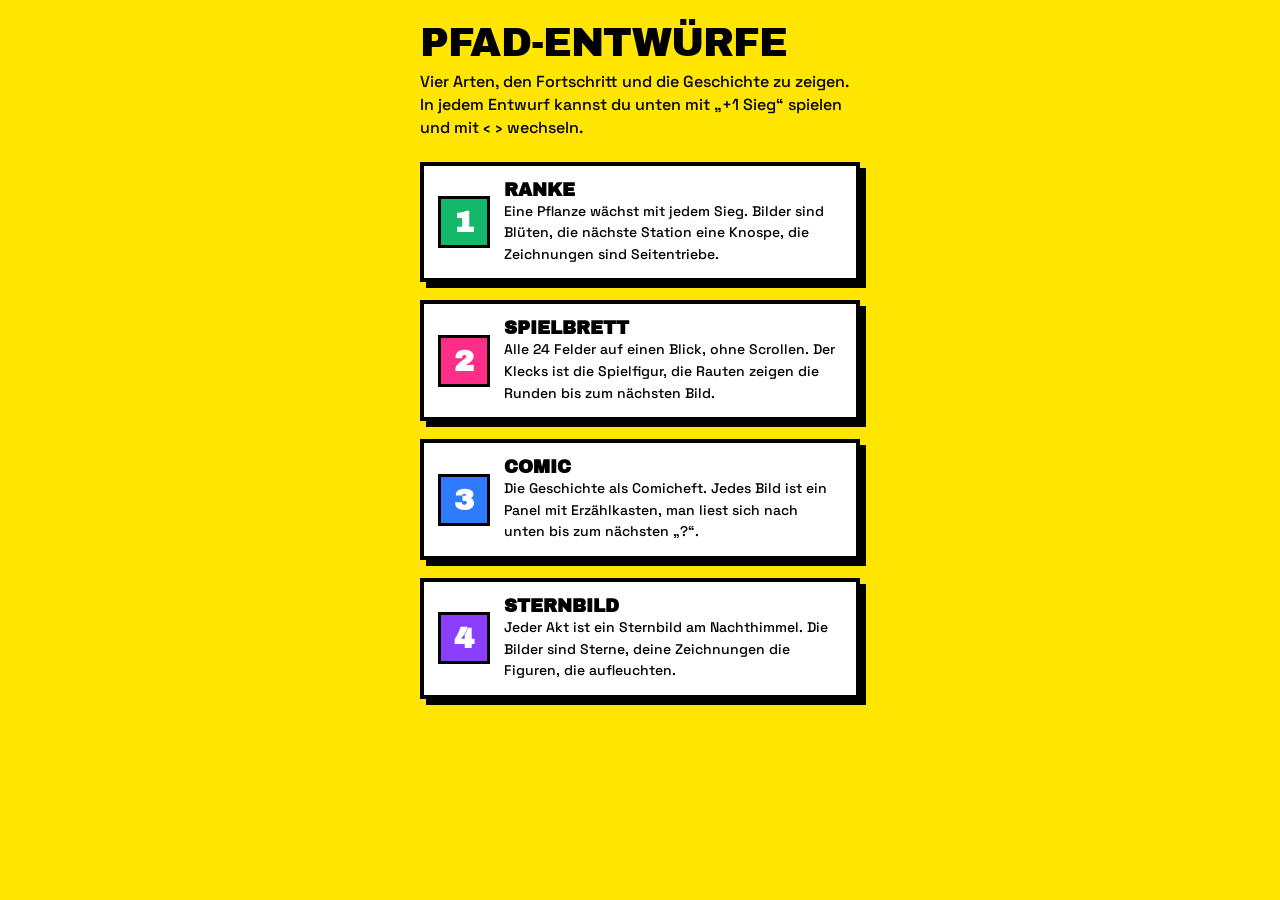
==== proto/index.html @ f34740dc "Pfad-Entwürfe: Ranke, Spielbrett, Comic, Sternbild Co-Authored-By: Claude Opus 5.5 <noreply@anthropi" ====
<!DOCTYPE html>
<html lang="de">
<head>
<meta charset="utf-8">
<meta name="viewport" content="width=device-width,initial-scale=1,viewport-fit=cover">
<meta name="theme-color" content="#FFE600">
<title>Pfad-Entwürfe</title>
<link rel="stylesheet" href="proto.css">
<style>
body{background:#FFE600;padding:calc(24px + env(safe-area-inset-top)) 20px 40px}
.h{font-size:40px;margin-bottom:8px}
p.lead{font-size:16px;line-height:1.45;margin-bottom:22px}
a.c{display:grid;grid-template-columns:52px 1fr;gap:14px;align-items:center;text-decoration:none;color:#000;background:#fff;border:4px solid #000;box-shadow:6px 6px 0 #000;padding:14px;margin-bottom:18px}
a.c:active{transform:translate(3px,3px);box-shadow:3px 3px 0 #000}
a.c b{font-family:'Archivo Black';font-size:30px;background:var(--c);color:#fff;border:3px solid #000;width:52px;height:52px;display:grid;place-items:center}
a.c strong{font-family:'Archivo Black';font-size:18px;text-transform:uppercase;display:block}
a.c span{font-size:14px;line-height:1.4}
</style>
</head>
<body>
<div class="h">Pfad-Entwürfe</div>
<p class="lead">Vier Arten, den Fortschritt und die Geschichte zu zeigen. In jedem Entwurf kannst du unten mit „+1 Sieg“ spielen und mit ‹ › wechseln.</p>
<a class="c" href="pfad-1-ranke.html" style="--c:#14B86A"><b>1</b><div><strong>Ranke</strong><span>Eine Pflanze wächst mit jedem Sieg. Bilder sind Blüten, die nächste Station eine Knospe, die Zeichnungen sind Seitentriebe.</span></div></a>
<a class="c" href="pfad-2-brett.html" style="--c:#FF2E88"><b>2</b><div><strong>Spielbrett</strong><span>Alle 24 Felder auf einen Blick, ohne Scrollen. Der Klecks ist die Spielfigur, die Rauten zeigen die Runden bis zum nächsten Bild.</span></div></a>
<a class="c" href="pfad-3-comic.html" style="--c:#2D7BFF"><b>3</b><div><strong>Comic</strong><span>Die Geschichte als Comicheft. Jedes Bild ist ein Panel mit Erzählkasten, man liest sich nach unten bis zum nächsten „?“.</span></div></a>
<a class="c" href="pfad-4-sterne.html" style="--c:#8A3FFC"><b>4</b><div><strong>Sternbild</strong><span>Jeder Akt ist ein Sternbild am Nachthimmel. Die Bilder sind Sterne, deine Zeichnungen die Figuren, die aufleuchten.</span></div></a>
</body>
</html>
---- proto/proto.css ----
/* Gemeinsame Basis der Pfad-Entwürfe */
@font-face{font-family:'Archivo Black';src:url(../fonts/archivo-black.woff2) format('woff2');font-display:swap}
@font-face{font-family:'Space Grotesk';src:url(../fonts/space-grotesk-500.woff2) format('woff2');font-weight:500;font-display:swap}
@font-face{font-family:'Space Grotesk';src:url(../fonts/space-grotesk-700.woff2) format('woff2');font-weight:700;font-display:swap}
*{box-sizing:border-box;margin:0;padding:0;-webkit-tap-highlight-color:transparent}
html,body{height:100%}
body{font-family:'Space Grotesk',system-ui,sans-serif;font-weight:500;color:#000;max-width:480px;margin:0 auto;overflow-x:hidden}
button{font:inherit;color:inherit;cursor:pointer}
.h{font-family:'Archivo Black';text-transform:uppercase;letter-spacing:-.02em;line-height:.95}

/* Navigation zwischen den Entwürfen + Demo-Steuerung */
.pnav{position:fixed;z-index:50;left:50%;transform:translateX(-50%);bottom:calc(12px + env(safe-area-inset-bottom));display:flex;align-items:center;gap:6px;
  background:#000;color:#fff;padding:6px;border-radius:999px;box-shadow:0 6px 20px rgba(0,0,0,.25);font-weight:700;font-size:13px;white-space:nowrap}
.pnav a,.pnav button{color:#fff;text-decoration:none;border:0;background:#222;border-radius:999px;min-width:36px;height:36px;display:flex;align-items:center;justify-content:center;padding:0 12px;font-weight:700}
.pnav a{font-size:20px;padding:0}
.pnav span{padding:0 6px}
.pnav #dPlus{background:#FF2E88}
.pnav.dark{background:#fff;color:#000}.pnav.dark a,.pnav.dark button{background:#eee;color:#000}.pnav.dark #dPlus{background:#FF2E88;color:#fff}

/* Bild-Blatt (Antippen einer Station) */
.sheet{position:fixed;inset:0;z-index:60;display:flex;align-items:flex-end;justify-content:center;background:rgba(0,0,0,.45);opacity:0;pointer-events:none;transition:opacity .25s}
.sheet.on{opacity:1;pointer-events:auto}
.sheet .card{width:100%;max-width:480px;background:#fff;border-top:4px solid #000;padding:20px 20px calc(24px + env(safe-area-inset-bottom));transform:translateY(40px);transition:transform .3s cubic-bezier(.2,1.4,.4,1);display:grid;grid-template-columns:96px 1fr;gap:16px;align-items:start}
.sheet.on .card{transform:none}
.sheet img{width:96px;height:96px;object-fit:cover;border:3px solid #000;box-shadow:5px 5px 0 var(--c,#000)}
.sheet small{font-weight:700;font-size:12px;letter-spacing:.1em;text-transform:uppercase}
.sheet h3{font-family:'Archivo Black';font-size:22px;text-transform:uppercase;margin:2px 0 6px}
.sheet p{font-size:15px;line-height:1.45}
@media (prefers-reduced-motion:reduce){*{animation:none!important;transition:none!important}}
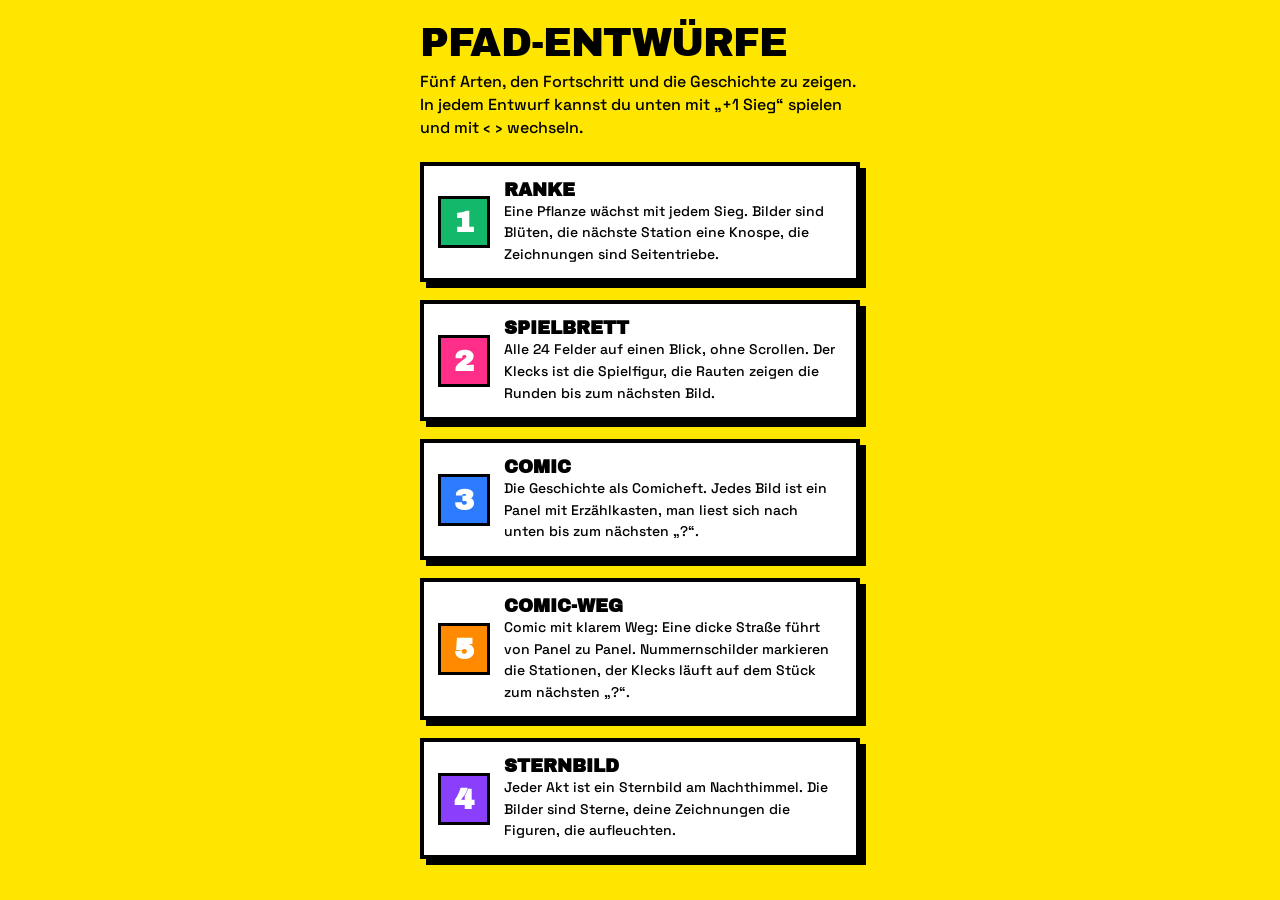
==== commit 68013572: "Pfad-Entwurf 5: Comic mit Straße Co-Authored-By: Claude Opus 5.5 <noreply@anthropic.com> Claude-Sess" ====
--- a/proto/index.html
+++ b/proto/index.html
@@ -19,10 +19,11 @@
 </head>
 <body>
 <div class="h">Pfad-Entwürfe</div>
-<p class="lead">Vier Arten, den Fortschritt und die Geschichte zu zeigen. In jedem Entwurf kannst du unten mit „+1 Sieg“ spielen und mit ‹ › wechseln.</p>
+<p class="lead">Fünf Arten, den Fortschritt und die Geschichte zu zeigen. In jedem Entwurf kannst du unten mit „+1 Sieg“ spielen und mit ‹ › wechseln.</p>
 <a class="c" href="pfad-1-ranke.html" style="--c:#14B86A"><b>1</b><div><strong>Ranke</strong><span>Eine Pflanze wächst mit jedem Sieg. Bilder sind Blüten, die nächste Station eine Knospe, die Zeichnungen sind Seitentriebe.</span></div></a>
 <a class="c" href="pfad-2-brett.html" style="--c:#FF2E88"><b>2</b><div><strong>Spielbrett</strong><span>Alle 24 Felder auf einen Blick, ohne Scrollen. Der Klecks ist die Spielfigur, die Rauten zeigen die Runden bis zum nächsten Bild.</span></div></a>
 <a class="c" href="pfad-3-comic.html" style="--c:#2D7BFF"><b>3</b><div><strong>Comic</strong><span>Die Geschichte als Comicheft. Jedes Bild ist ein Panel mit Erzählkasten, man liest sich nach unten bis zum nächsten „?“.</span></div></a>
+<a class="c" href="pfad-5-comic-weg.html" style="--c:#FF8A00"><b>5</b><div><strong>Comic-Weg</strong><span>Comic mit klarem Weg: Eine dicke Straße führt von Panel zu Panel. Nummernschilder markieren die Stationen, der Klecks läuft auf dem Stück zum nächsten „?“.</span></div></a>
 <a class="c" href="pfad-4-sterne.html" style="--c:#8A3FFC"><b>4</b><div><strong>Sternbild</strong><span>Jeder Akt ist ein Sternbild am Nachthimmel. Die Bilder sind Sterne, deine Zeichnungen die Figuren, die aufleuchten.</span></div></a>
 </body>
 </html>
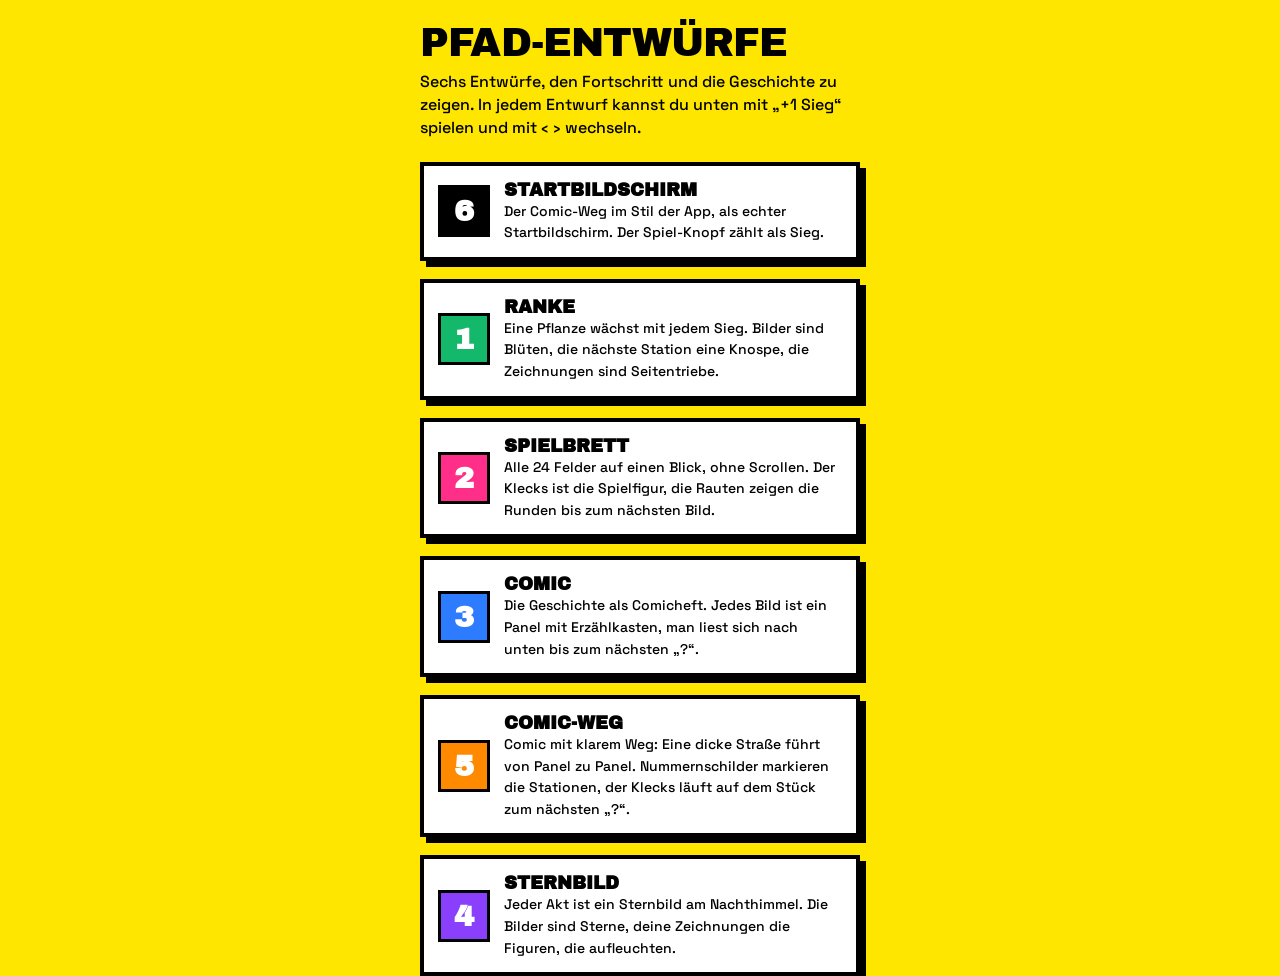
==== commit f1be52cd: "Pfad-Entwurf 6: Startbildschirm im App-Stil mit Comic-Weg Co-Authored-By: Claude Opus 5.5 <noreply@a" ====
--- a/proto/index.html
+++ b/proto/index.html
@@ -19,7 +19,8 @@
 </head>
 <body>
 <div class="h">Pfad-Entwürfe</div>
-<p class="lead">Fünf Arten, den Fortschritt und die Geschichte zu zeigen. In jedem Entwurf kannst du unten mit „+1 Sieg“ spielen und mit ‹ › wechseln.</p>
+<p class="lead">Sechs Entwürfe, den Fortschritt und die Geschichte zu zeigen. In jedem Entwurf kannst du unten mit „+1 Sieg“ spielen und mit ‹ › wechseln.</p>
+<a class="c" href="pfad-6-start.html" style="--c:#000"><b>6</b><div><strong>Startbildschirm</strong><span>Der Comic-Weg im Stil der App, als echter Startbildschirm. Der Spiel-Knopf zählt als Sieg.</span></div></a>
 <a class="c" href="pfad-1-ranke.html" style="--c:#14B86A"><b>1</b><div><strong>Ranke</strong><span>Eine Pflanze wächst mit jedem Sieg. Bilder sind Blüten, die nächste Station eine Knospe, die Zeichnungen sind Seitentriebe.</span></div></a>
 <a class="c" href="pfad-2-brett.html" style="--c:#FF2E88"><b>2</b><div><strong>Spielbrett</strong><span>Alle 24 Felder auf einen Blick, ohne Scrollen. Der Klecks ist die Spielfigur, die Rauten zeigen die Runden bis zum nächsten Bild.</span></div></a>
 <a class="c" href="pfad-3-comic.html" style="--c:#2D7BFF"><b>3</b><div><strong>Comic</strong><span>Die Geschichte als Comicheft. Jedes Bild ist ein Panel mit Erzählkasten, man liest sich nach unten bis zum nächsten „?“.</span></div></a>
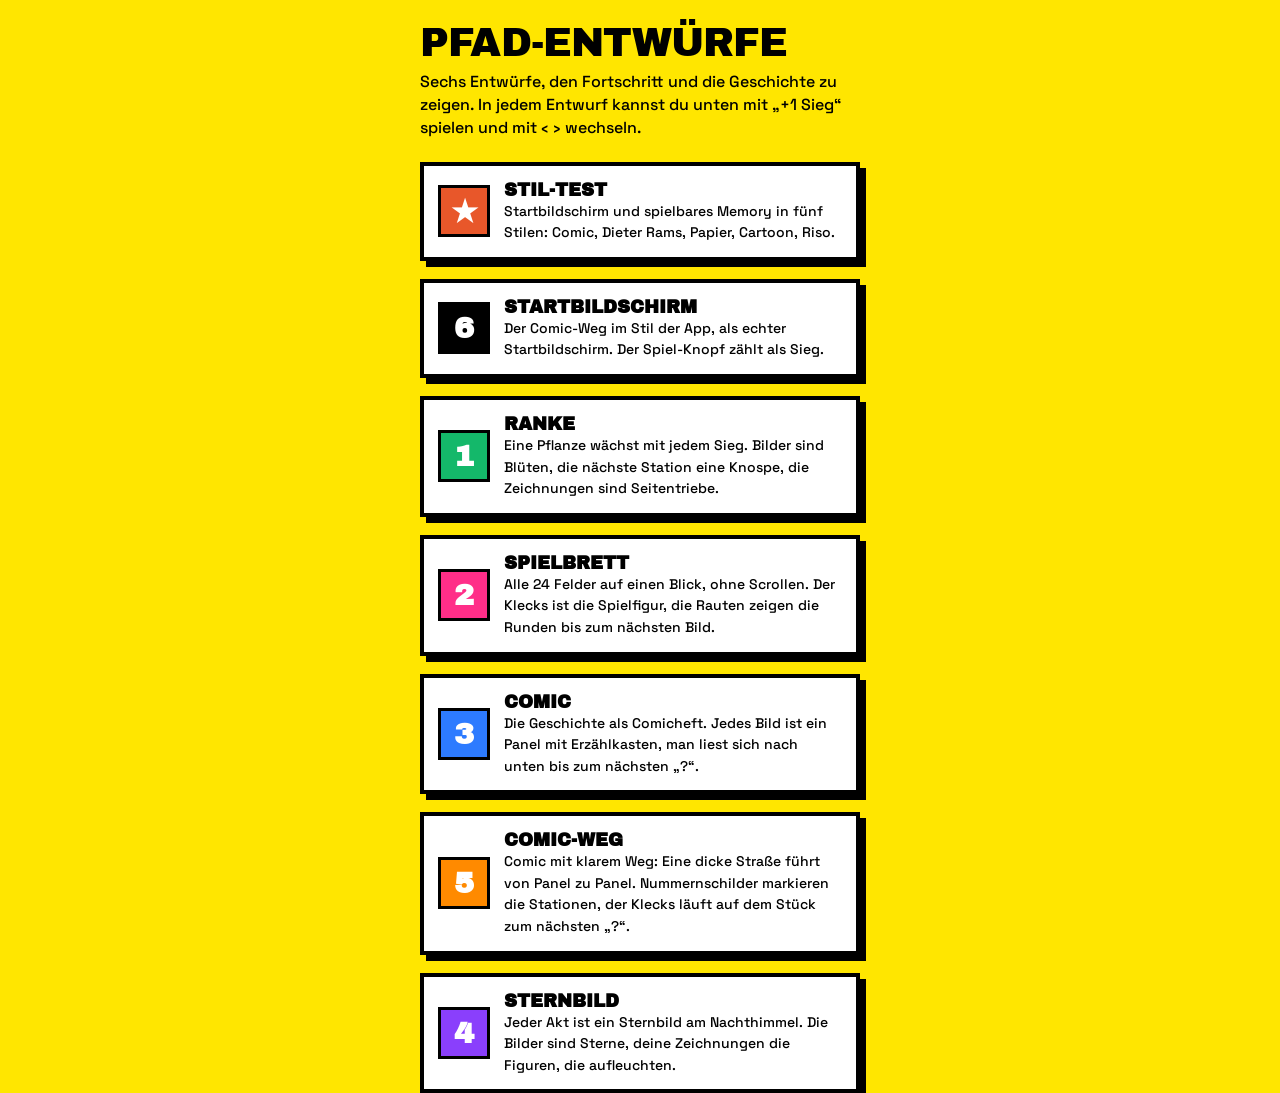
==== commit 8033fca9: "Stil-Test: Start und Memory in fünf Stilen Co-Authored-By: Claude Opus 5.5 <noreply@anthropic.com> C" ====
--- a/proto/index.html
+++ b/proto/index.html
@@ -20,6 +20,7 @@
 <body>
 <div class="h">Pfad-Entwürfe</div>
 <p class="lead">Sechs Entwürfe, den Fortschritt und die Geschichte zu zeigen. In jedem Entwurf kannst du unten mit „+1 Sieg“ spielen und mit ‹ › wechseln.</p>
+<a class="c" href="stile.html" style="--c:#E8572A"><b>★</b><div><strong>Stil-Test</strong><span>Startbildschirm und spielbares Memory in fünf Stilen: Comic, Dieter Rams, Papier, Cartoon, Riso.</span></div></a>
 <a class="c" href="pfad-6-start.html" style="--c:#000"><b>6</b><div><strong>Startbildschirm</strong><span>Der Comic-Weg im Stil der App, als echter Startbildschirm. Der Spiel-Knopf zählt als Sieg.</span></div></a>
 <a class="c" href="pfad-1-ranke.html" style="--c:#14B86A"><b>1</b><div><strong>Ranke</strong><span>Eine Pflanze wächst mit jedem Sieg. Bilder sind Blüten, die nächste Station eine Knospe, die Zeichnungen sind Seitentriebe.</span></div></a>
 <a class="c" href="pfad-2-brett.html" style="--c:#FF2E88"><b>2</b><div><strong>Spielbrett</strong><span>Alle 24 Felder auf einen Blick, ohne Scrollen. Der Klecks ist die Spielfigur, die Rauten zeigen die Runden bis zum nächsten Bild.</span></div></a>
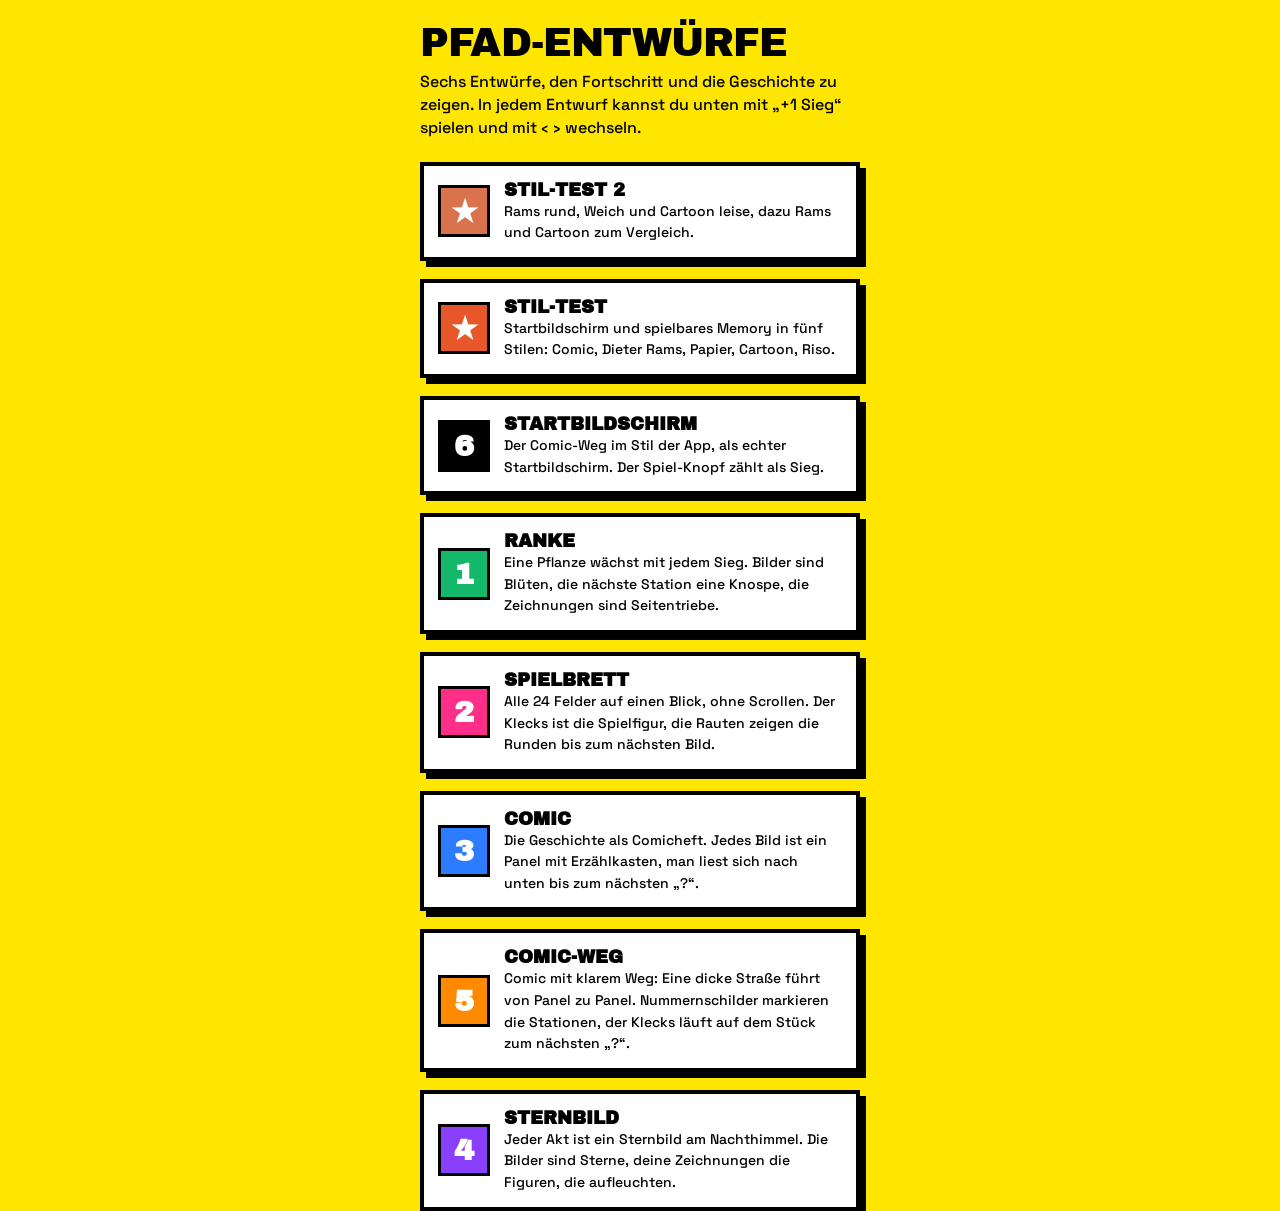
==== commit 613ec745: "Stil-Test 2: Rams rund, Weich, Cartoon leise Co-Authored-By: Claude Opus 5.5 <noreply@anthropic.com>" ====
--- a/proto/index.html
+++ b/proto/index.html
@@ -20,6 +20,7 @@
 <body>
 <div class="h">Pfad-Entwürfe</div>
 <p class="lead">Sechs Entwürfe, den Fortschritt und die Geschichte zu zeigen. In jedem Entwurf kannst du unten mit „+1 Sieg“ spielen und mit ‹ › wechseln.</p>
+<a class="c" href="stile2.html" style="--c:#D9734E"><b>★</b><div><strong>Stil-Test 2</strong><span>Rams rund, Weich und Cartoon leise, dazu Rams und Cartoon zum Vergleich.</span></div></a>
 <a class="c" href="stile.html" style="--c:#E8572A"><b>★</b><div><strong>Stil-Test</strong><span>Startbildschirm und spielbares Memory in fünf Stilen: Comic, Dieter Rams, Papier, Cartoon, Riso.</span></div></a>
 <a class="c" href="pfad-6-start.html" style="--c:#000"><b>6</b><div><strong>Startbildschirm</strong><span>Der Comic-Weg im Stil der App, als echter Startbildschirm. Der Spiel-Knopf zählt als Sieg.</span></div></a>
 <a class="c" href="pfad-1-ranke.html" style="--c:#14B86A"><b>1</b><div><strong>Ranke</strong><span>Eine Pflanze wächst mit jedem Sieg. Bilder sind Blüten, die nächste Station eine Knospe, die Zeichnungen sind Seitentriebe.</span></div></a>
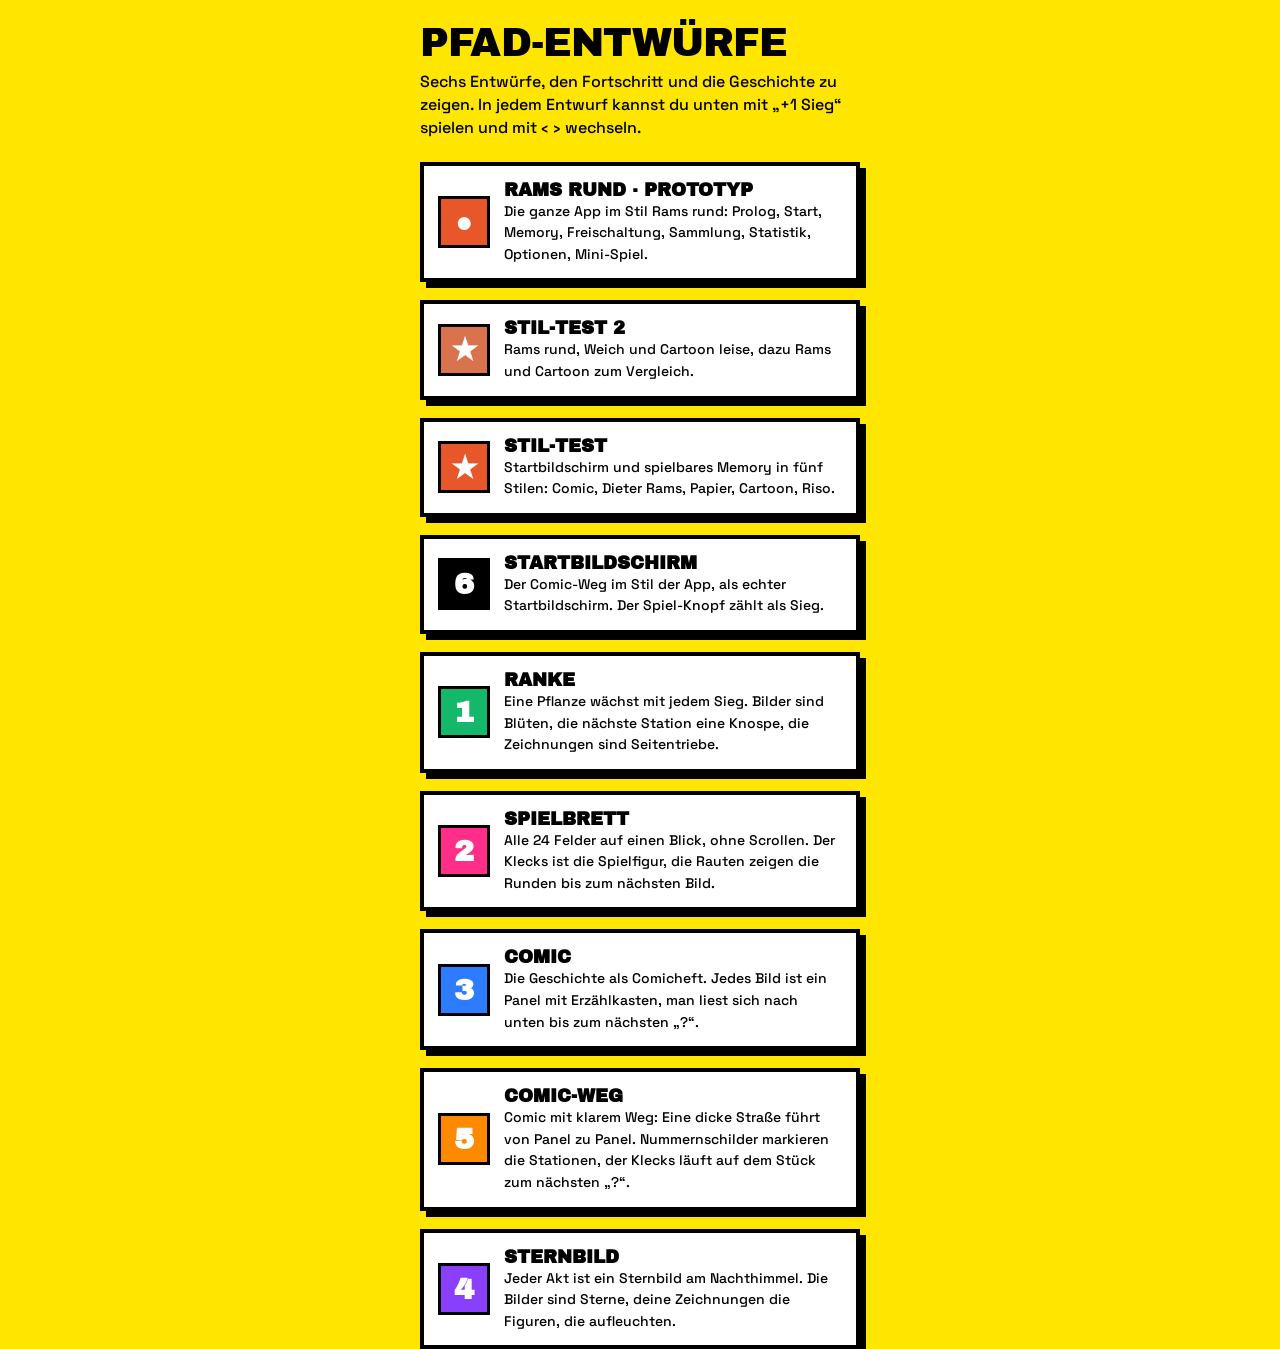
==== commit 609889fe: "Prototyp Rams rund: ganze App mit Mikroanimationen Co-Authored-By: Claude Opus 5.5 <noreply@anthropi" ====
--- a/proto/index.html
+++ b/proto/index.html
@@ -20,6 +20,7 @@
 <body>
 <div class="h">Pfad-Entwürfe</div>
 <p class="lead">Sechs Entwürfe, den Fortschritt und die Geschichte zu zeigen. In jedem Entwurf kannst du unten mit „+1 Sieg“ spielen und mit ‹ › wechseln.</p>
+<a class="c" href="rams.html" style="--c:#E8572A"><b>●</b><div><strong>Rams rund · Prototyp</strong><span>Die ganze App im Stil Rams rund: Prolog, Start, Memory, Freischaltung, Sammlung, Statistik, Optionen, Mini-Spiel.</span></div></a>
 <a class="c" href="stile2.html" style="--c:#D9734E"><b>★</b><div><strong>Stil-Test 2</strong><span>Rams rund, Weich und Cartoon leise, dazu Rams und Cartoon zum Vergleich.</span></div></a>
 <a class="c" href="stile.html" style="--c:#E8572A"><b>★</b><div><strong>Stil-Test</strong><span>Startbildschirm und spielbares Memory in fünf Stilen: Comic, Dieter Rams, Papier, Cartoon, Riso.</span></div></a>
 <a class="c" href="pfad-6-start.html" style="--c:#000"><b>6</b><div><strong>Startbildschirm</strong><span>Der Comic-Weg im Stil der App, als echter Startbildschirm. Der Spiel-Knopf zählt als Sieg.</span></div></a>
